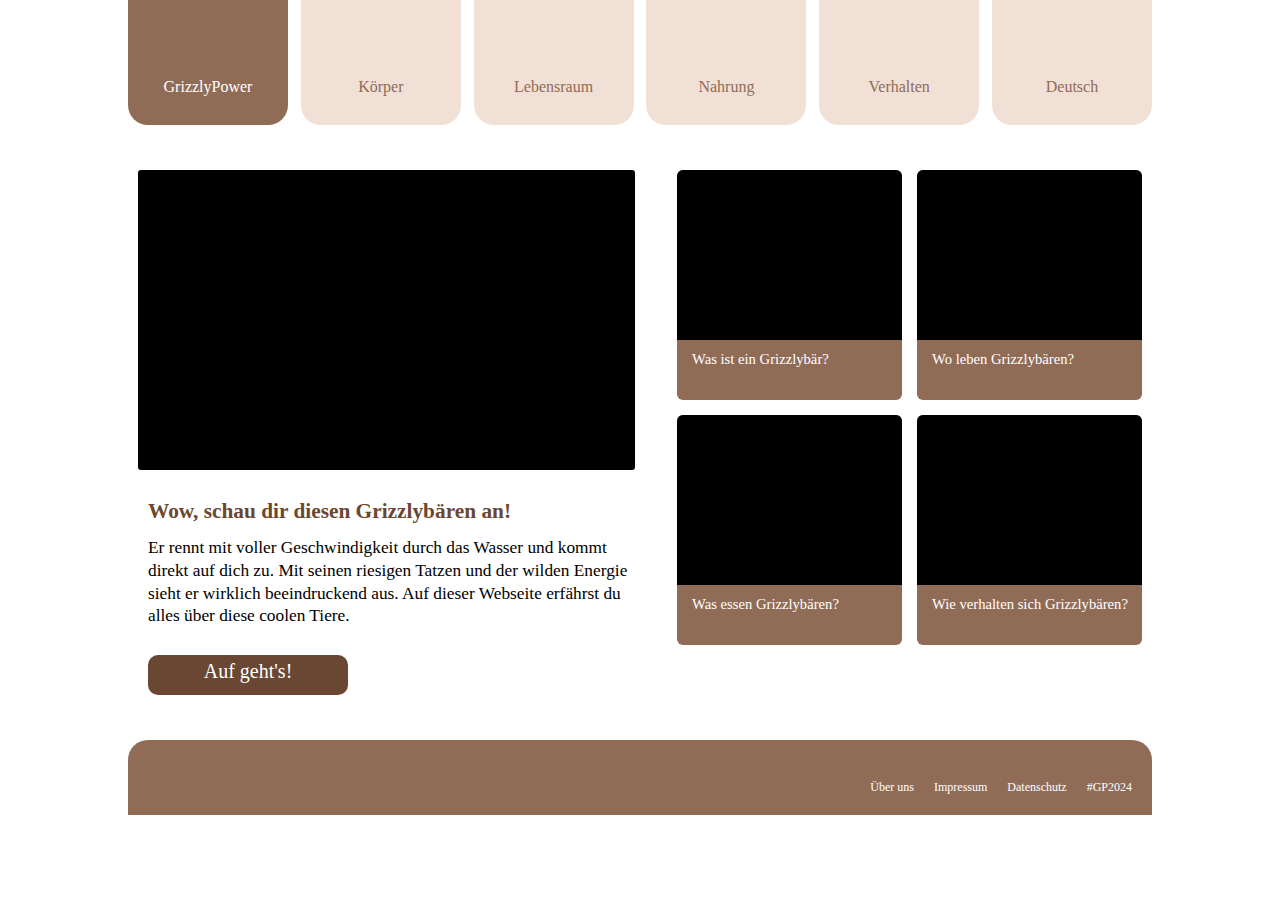
==== index.html @ affee189 "Add files via upload" ====
<!DOCTYPE html>
<html lang="en">
<head>
    <meta charset="UTF-8">
    <meta name="viewport" content="width=device-width, initial-scale=1.0">
    <title>GrizzlyPower</title>
    <link rel="stylesheet" href="css/style.css"> 
    <link rel="stylesheet" href="css/style-tablet.css">
    <link rel="stylesheet" href="css/style-mobile.css">
    <link rel="stylesheet" href="css/landingpage-style.css">

</head>


<body>
    <div id="wrapper">
        <header>
            <a class="nav-link" href="index.html">
                <div class="nav-box-active">
                    <div class="nav-icon-logo"></div>
                    <p class="nav-title-active">GrizzlyPower</p>
                </div>
            </a>
            <a class="nav-link" href="koerper.html">
                <div class="nav-box-passive">
                    <div class="nav-icon-koerper"></div>
                    <p class="nav-title-passive">Körper</p>
                </div>
            </a>
            <a class="nav-link" href="lebensraum.html">
                <div class="nav-box-passive">
                    <div class="nav-icon-lebensraum"></div>
                    <p class="nav-title-passive">Lebensraum</p>
                </div>
            </a>
            <a class="nav-link" href="nahrung.html">
                <div class="nav-box-passive">
                    <div class="nav-icon-nahrung"></div>
                    <p class="nav-title-passive">Nahrung</p>
                </div>
            </a>
            <a class="nav-link" href="verhalten.html">
                <div class="nav-box-passive">
                    <div class="nav-icon-verhalten"></div>
                    <p class="nav-title-passive">Verhalten</p>
                </div>
            </a>
            <a class="nav-link" href="#">
                <div class="nav-box-permanent">
                    <div class="nav-icon-sprache"></div>
                    <p class="nav-title-passive">Deutsch</p>
                </div>
            </a>
        </header>
        <main>
            <h1 class="mobile-nav-title">GrizzlyPower</h1>
            <div class="aufmacher"></div>
            <h1>Wow, schau dir diesen Grizzlybären an!</h1>
            <p class="text-aufmacher">Er rennt mit voller Geschwindigkeit durch das Wasser und kommt direkt auf dich zu. Mit seinen riesigen Tatzen und der wilden Energie sieht er wirklich beeindruckend aus. Auf dieser Webseite erfährst du alles über diese coolen Tiere.</p>
            <a class="button-link" href="koerper.html">
                <div class="button-box">Auf geht's!</div>
            </a>
        </main>
        <aside>
            <a class="tile-link" href="koerper.html">
                <div class="category-tile">
                    <div class="grizzly_gesicht"></div>
                    <p class="category-tile-title">Was ist ein Grizzlybär?</p>
                </div>
            </a>
            <a class="tile-link" href="lebensraum.html">
                <div class="category-tile">
                    <div class="grizzly_laufen"></div>
                    <p class="category-tile-title">Wo leben Grizzlybären?</p>
                </div>
            </a>
            <a class="tile-link" href="nahrung.html">
                <div class="category-tile">
                    <div class="grizzly_essen"></div>
                    <p class="category-tile-title">Was essen Grizzlybären?</p>
                </div>
            </a>
            <a class="tile-link" href="verhalten.html">
                <div class="category-tile">
                    <div class="grizzly_kaempfen"></div>
                    <p class="category-tile-title">Wie verhalten sich Grizzlybären?</p>
                </div>
            </a>
        </aside>
        <footer>

            <div class="icon-mutter">
                <div class="icon-kind"></div>
            </div>
            

            <a class="mobile-sprache" href="#">
                <div class="mobile-icon-sprache"></div>    
            </a>
            
            <ul class="ul-footer">
                <li class="li-footer">
                    <a href="#">Über uns</a>
                </li >
                <li class="li-footer">
                    <a href="#">Impressum</a>
                </li>
                <li class="li-footer">
                    <a href="#">Datenschutz</a>
                </li>
                <li class="li-footer">
                    <a href="#">#GP2024</a>
                </li>
            </ul>
            
            
        </footer>
    </div>
</body>
</html>
---- css/style.css ----
@font-face {
    font-family: Mali-Medium;
    src: url(/grizzlypower/type/Mali-Medium.ttf);

    font-family: Mali-Bold;
    src: url(/grizzlypower/type/Mali-Bold.ttf);
}

*{
    box-sizing: border-box;
    font-family: Mali-Medium;
    line-height: 17pt;
}

body {
    margin: 0;
}

#wrapper {
    width: 1024px;
    min-height: 768px;
    margin: auto;

    display: grid;
    grid-template-columns: 1fr 1fr 1fr 1fr 1fr 1fr 1fr 1fr 1fr 1fr 1fr 1fr;
    grid-template-rows: 0.75fr 3fr 2fr 2fr 0.5fr;

    row-gap: 25px;
    column-gap: 10px;
}


header,
main,
aside,
footer {
    background-color: white;
    
}


header {
    grid-column: span 12;
   
    display: flex;
    justify-content: space-between;
    margin-bottom: 20px;
}

.nav-link {
    text-decoration: none;
}

.nav-box-passive,
.nav-box-active,
.nav-box-permanent {
    width: 160px;
    border-radius: 0px 0px 20px 20px;
    padding-bottom: 10px;
    margin-bottom: 0px;

    text-align: center;
    align-content: start;
}

.nav-box-active{
    background-color: #906C57;
}
.nav-box-passive {
    background-color: #F1E0D6;
}
.nav-box-permanent {
    background-color: #F1E0D6;
}

.nav-icon-logo {
    width: 45px;
    height: 45px;
    margin: auto;
    margin-top: 15px;

    background-size: 135px;
    background-position: center -35px;    
    background-image: url(/grizzlypower/icon_passive/icon_passive_logo.png);
    background-repeat: no-repeat;
}
.nav-icon-koerper {
    width: 45px;
    height: 45px;
    margin: auto;
    margin-top: 15px;

    background-size: 125px;
    background-position: center -30px;    
    background-image: url(/grizzlypower/icon_active/icon_active_koerper.png);
    background-repeat: no-repeat;
}
.nav-icon-lebensraum {
    width: 70px;
    height: 45px;
    margin: auto;
    margin-top: 15px;

    background-size: 100px;
    background-position: center -20px; 
    background-image: url(/grizzlypower/icon_passive/icon_passive_lebensraum.png);
     
}
.nav-icon-nahrung {
    width: 70px;
    height: 45px;
    margin: auto;
    margin-top: 15px;

    background-size: 75px;
    background-position: center -10px;
    background-image: url(/grizzlypower/icon_passive/icon_passive_nahrung.png);
    background-repeat: no-repeat;
}
.nav-icon-verhalten {
    width: 70px;
    height: 45px;    
    margin: auto;
    margin-top: 15px;

    background-size: 75px;
    background-position: center -10px;
    background-image: url(/grizzlypower/icon_passive/icon_passive_verhalten.png);
    background-repeat: no-repeat;
}
.nav-icon-sprache {
    width: 45px;
    height: 45px;
    margin: auto;
    margin-top: 15px;

    background-size: 45px;
    background-position: center 0px;
    background-image: url(/grizzlypower/icon_active/icon_active_german.png);
    background-repeat: no-repeat;
}

.nav-title-active {
    color: white;
    text-decoration: none;

    font-family: Mali-Bold;
    font-size: 12pt;
}
.nav-title-passive {
    color: #906C57;
    text-decoration: none;

    
    font-family: Mali-Bold;
    font-size: 12pt;
}

.nav-link:hover {
    .nav-title-passive{
        color: white;
    }
    .nav-box-passive {
        background-color: #6A4732;
    }
    .nav-box-permanent {
        background-color: #6A4732;
    }
    .nav-icon-logo{
        background-image: url(/grizzlypower/icon_active/icon_active_logo.png);
    }
    .nav-icon-steckbrief{
        background-image: url(/grizzlypower/icon_active/icon_active_koerper.png);
    }
    .nav-icon-lebensraum{
        background-image: url(/grizzlypower/icon_active/icon_active_lebensraum.png);
    }
    .nav-icon-nahrung{
        background-image: url(/grizzlypower/icon_active/icon_active_nahrung.png);
    }
    .nav-icon-verhalten{
        background-image: url(/grizzlypower/icon_active/icon_active_verhalten.png);
    }
}    

div {
    grid-column: span 6;
    border-radius: 3px;
}

main {
    grid-column: span 6;
    margin-left: 10px;
}

.mobile-h1 {
    display: none;
}

.aufmacher-1,
.aufmacher-2,
.aufmacher-3,
.aufmacher-4{
    height: 350px;
    border-radius: 3px;

    background-size: 535px ;
    background-color: black;
    background-repeat: no-repeat;
}
.aufmacher-1{
    background-image: url('/grizzlypower/pic/grizzly_gesicht.jpg');
}
.aufmacher-2{
    background-image: url('/grizzlypower/pic/grizzly_laufen.png');
}
.aufmacher-3{
    background-image: url('/grizzlypower/pic/grizzly_essen.jpg');
    background-size: 650px;
}
.aufmacher-4{
    background-image: url('/grizzlypower/pic/grizzly_kaempfen.jpg');
}


aside {
    grid-column: span 6;
   
    padding-left: 30px;
    margin-right: 10px;
}

h1 {
    font-family: Mali-Bold;
    color: #6A4732;
    font-size: 16pt;
    margin-top: 5px;
    margin-left: 10px;
}

.text-aufmacher {
    font-size: 13pt;
    padding-right: 50px;
    margin-left: 10px;
}

h2 {
    font-family: Mali-Bold;
    font-size: 13pt;  
    margin: 0px 0px 20px 30px;
    font-weight: 600; 
}

.text {
    font-size: 12pt;
    padding: 0px 20px 0px 30px;
}



ul {
    padding: 0px 0px 0px 30px;
    list-style-type: none;
}

.bild-1-1,
.bild-1-2,
.bild-2-1,
.bild-2-2,
.bild-3-1,
.bild-3-2,
.bild-4-1,
.bild-4-2 {
    height: 230px;
    max-width: 390px;
    margin: 0px 30px 20px 35px;
    align-content: start;
}


.bild-1-1 {
    background-color: black;
    background-size: 440px;
    background-position: center;
    background-image: url(/grizzlypower/pic/koerper_bild1-1.webp);
    background-repeat: no-repeat;
}
.bild-1-2 {
    background-color: black;
    background-size: 400px;
    background-position: 0px;
    background-image: url(/grizzlypower/pic/koerper_bild1-2.jpg);
    background-repeat: no-repeat;
}
.bild-2-1 {
    background-color: white;
    background-size: 320px;
    background-position: center;
    background-image: url(/grizzlypower/pic/lebensraum_bild2-1.jpg);
    background-repeat: no-repeat;
}
.bild-2-2 {
    background-color: black;
    background-size: 445px;
    background-position: 0px;
    background-image: url(/grizzlypower/pic/lebensraum_bild2-2.jpg);
    background-repeat: no-repeat;
}
.bild-3-1 {
    background-color: black;
    background-size: 400px;
    background-position: 0px;
    background-image: url(/grizzlypower/pic/nahrung_bild3-1.jpeg);
    background-repeat: no-repeat;
}
.bild-3-2 {
    background-color: black;
    background-size: 440px;
    background-position: 0px;
    background-image: url(/grizzlypower/pic/nahrung_bild3-2.jpg);
    background-repeat: no-repeat;
}
.bild-4-1 {
    background-color: black;
    background-size: 400px;
    background-position: 0px;
    background-image: url(/grizzlypower/pic/verhalten_bild4-1.jpg);
    background-repeat: no-repeat;
}
.bild-4-2 {
    background-color: black;
    background-size: 440px;
    background-position: 0px;
    background-image: url(/grizzlypower/pic/verhalten_bild4-2.jpg);
    background-repeat: no-repeat;
}


footer {
    background-color: #906C57;
    grid-column: span 12;
    border-radius: 20px 20px 0px 0px;
}

.icon-mutter{
    width: 60px;
    height: 40px;

    background-size: 60px;
    background-position: 0px 0px;
    background-image: url(/grizzlypower/icon_active/icon_active_verhalten.png);
    background-repeat: no-repeat;

    margin: 15px 0px 0px 20px;
    float: left;
}

.icon-kind{
    width: 30px;
    height: 20px;
    
    background-size: 30px;
    background-position: 0px 0px;
    background-image: url(/grizzlypower/icon_active/icon_active_verhalten.png);
    background-repeat: no-repeat;
    
    margin: 20px 0px 0px 50px;
    float: left;
}


.ul-footer {
    list-style-type: none;
    float: right;
    display: flex;

    gap: 20px;
    margin-right: 20px;
    margin-top: 35px;
}

.li-footer a {
    color:white;
    font-size: 9pt;
    text-decoration: none;
    list-style-type: none;
}

.li-footer a:hover {
    color:white;
    text-underline-offset: 5px;
    text-decoration-thickness: 2px;
    text-decoration-line: underline;
    text-decoration-style: solid;
}

.mobile-link {
    display: none;
}
---- css/style-tablet.css ----
@media screen and (max-width: 1080px) {

    #wrapper {
        width: 768px;
        height: 1024px;
        
        grid-template-rows: 0.5fr 2.5fr 2.5fr 0.5fr;
        row-gap: 30px;    
    }

    header {
        grid-column: span 12;

        display: flex;
        justify-content: space-between;
    
        gap: 0px;
    }

    .nav-box-passive,
    .nav-box-active,
    .nav-box-permanent {
        width: 120px;
        border-radius: 0px 0px 25px 25px;  
    }

    main {
        grid-column: span 6;
        margin-bottom: 50px;
    }

    .mobile-h1 {
        display: none;
    }

    .aufmacher-1,
    .aufmacher-2,
    .aufmacher-3,
    .aufmacher-4 {
        height: 340px;
        width: auto;
        
        border-radius: 6px;

        background-size: 510px ;
        background-position: -50px 0px;
    }

    .aufmacher-2 {
        background-position: -100px;
    }
    .aufmacher-3 {
        background-size: 620px;
        background-position: -30px;
    }


    aside {
        grid-column: span 6;
        padding-left: 20px;
        align-content: flex-start;
    }


    h1 {
        font-size: 21pt;
    }

    .text-aufmacher {
        padding-right: 30px;
    }
   
    h2 {
        font-size: 14pt;

    }

    .text {
        font-size: 12pt;
        padding: 0px 0px 0px 30px;
    }

    li a {
        font-size: 11pt;
    }


    .bild-1-1,
    .bild-1-2,
    .bild-2-1,
    .bild-2-2,
    .bild-3-1,
    .bild-3-2,
    .bild-4-1,
    .bild-4-2 {
        grid-column: span 6;
        margin: 0px 30px 0px 30px;
        align-content: start;
    }


}
---- css/style-mobile.css ----
@media screen and (max-width: 840px) {
    
    #wrapper {
        width: 320px;
        min-height: 480px;
        
        grid-template-columns: 1fr 1fr 1fr 1fr 1fr;
        grid-template-rows: 0.5fr 5fr 10fr 0.25fr;

        row-gap: 30px;
        column-gap: 0px;
        justify-content: center;
    }


    header {
        grid-column: span 5;
    }

    .nav-box-passive,
    .nav-box-active{
        width: 64px;
        padding-bottom: 20px;
    }

    .nav-icon-logo,
    .nav-icon-steckbrief,
    .nav-icon-nahrung,
    .nav-icon-lebensraum,
    .nav-icon-verhalten {
        scale: 80%;
    }


    .nav-box-permanent {
        display: none;
    }
    
    .nav-title-passive,
    .nav-title-active {
        display: none;
    }

  
    main {
        grid-column: span 5;
        grid-row: span 1;
        margin: 0;
    }

    .aufmacher-1,
    .aufmacher-2,
    .aufmacher-3,
    .aufmacher-4{
        height: 240px;
        background-size: 430px;
        background-position: -35px;
        margin: 0px;
    }



    .mobile-h1 {
        display: block;
        font-size: 16pt;
        color: #906C57;

        margin: 0;
        margin-bottom: 20px;
        text-align: center;
    }
    

    .button-box {
        margin-top: 30px;
        margin-left: auto;
        margin-right: auto;
    }

    aside {
        grid-column: span 5;
        grid-row: span 1;
        margin: 0px;
        padding: 0px;
    }

    h1 {
        width: auto;
        font-size: 18pt;
        margin: 0px 0px 15px 10px;
    }

    h2 {
        margin: 40px 20px 10px 10px;
    }

    .text-aufmacher {
        margin: 0px 0px 0px 0px;
        padding: 0px 5px 0px 10px;
    }

    .text {
        font-size: 14pt;
        padding: 0px 20px 0px 10px;
        margin-bottom: 0px;
    }

    ul {
        padding: 0px 20px 0px 30px;
    }


    .bild-1-1,
    .bild-1-2,
    .bild-2-1,
    .bild-2-2,
    .bild-3-1,
    .bild-3-2,
    .bild-4-1,
    .bild-4-2 {
        width: 320px;
        margin: 0px 0px 0px 0px;
        align-content: center;

    }



    footer{
        grid-column: span 5;

        display: flex;
        flex-wrap: wrap;
        align-items: end;

        gap: 20px;
        padding: 15px 5px 10px 5px;
        margin-top: 50px;
    }

    .icon-mutter {
        margin: 0px 0px 0px 10px;
    }

    .ul-footer {
        width: 100px;
        flex-wrap: wrap;
        flex-direction: column;
        gap: 5px;
        
        margin: 0px 0px 0px 10px;
        padding: 0px;
        float: none;
    }

   

    .mobile-sprache {
        text-decoration: none;
        width: 50px;
        height: 50px;
        margin: 0px 0px 0px 20px;
    }
   
    .mobile-icon-sprache {
        width: 50px;
        height: 50px;
    
        background-image: url(/grizzlypower/icon_active/icon_active_german.png);
        background-size: 50px;
        background-position: center;
        background-repeat: no-repeat;
    }





}
---- css/landingpage-style.css ----
#wrapper {
    grid-template-rows: 0.75fr 3fr 0.5fr;
}


.nav-icon-logo {  
    background-image: url(/grizzlypower/icon_active/icon_active_logo.png);
}
.nav-icon-koerper { 
    background-image: url(/grizzlypower/icon_passive/icon_passive_koerper.png);
}

.nav-link:hover {
    .nav-icon-koerper{
        background-image: url(/grizzlypower/icon_active/icon_active_koerper.png);
    }
}    

.mobile-nav-title {
    display: none;
}

.aufmacher {
    width: auto;
    height: 300px;
    border-radius: 3px;

    background-color: black;
    background-size: 535px ;
    background-image: url('/grizzlypower/pic/grizzly_platschen.png');
    background-repeat: no-repeat; 
}

h1 {
    margin: 30px 0px 0px 10px;    
}

.text-aufmacher {
    padding: 10px 0px 10px 0px;
    margin-top: 5px;
}

.button-link {
    text-decoration: none;
}

.button-box {
    background-color: #6A4732;
    width: 200px;
    height: 40px;
    border-radius: 10px;

    text-align: center;
    margin-left: 10px;
   
    color: white;
    font-size: 15pt;
    padding-top: 5px; 
}

.button-link:hover{
    .button-box{
        background-color: white;
        color: #6A4732;

        border-color: #6A4732;
        border-style: solid;
        border-width: 1px;
    }
}


aside {
    grid-row: span 1;
    
    display: flex;
    flex-wrap: wrap;
   
    align-content: flex-start;
    justify-content: right;
   
    gap: 15px;
}

.category-tile {
    background-color: #906C57;
    width: 225px;
    height: 230px;
    border-radius: 6px;

}
.category-tile-title {
    color: white;
    font-size: 11pt;
    font-weight: 500;
    line-height: 14pt;

    padding-left: 15px;
    margin-top: 10px;
}

.grizzly_gesicht {
    height: 170px;
    border-radius: 6px 6px 0px 0px;


    background-color: black;
    background-image: url(/grizzlypower/pic/grizzly_gesicht.jpg);
    background-size: 300px;
    background-position: -20px;
    background-repeat: no-repeat;
}
.grizzly_laufen {
    height: 170px;
    border-radius: 6px 6px 0px 0px;


    background-color: black;
    background-image: url(/grizzlypower/pic/grizzly_laufen.png);
    background-size: 350px;
    background-position: -80px -20px;
    background-repeat: no-repeat;
}
.grizzly_essen {
    height: 170px;
    border-radius: 6px 6px 0px 0px;


    background-color: black;
    background-image: url(/grizzlypower/pic/grizzly_essen.jpg);
    background-size: 350px;
    background-position: -10px 0px;
    background-repeat: no-repeat;
}
.grizzly_kaempfen {
    height: 170px;
    border-radius: 6px 6px 0px 0px;

    background-color: black;
    background-image: url(/grizzlypower/pic/grizzly_kaempfen.jpg);
    background-size: 270px;
    background-position: -20px 0px;
    background-repeat: no-repeat;
}

.tile-link {
    text-decoration: none;
}
.tile-link:hover {
    .category-tile {
        background-color: #6A4732;
    }
}


footer {
    margin-top: 20px;
}


@media screen and (max-width: 1080px) {
    main {
        grid-column: span 8;
    }
    .aufmacher {
        height: 470px;
        border-radius: 6px;
        
        background-size: 840px ;
        background-position: -250px 0px;
    }

    h1 {
        font-size: 16pt;
    }

    .text-aufmacher {
        font-size: 14pt;
    }

    .button-box {
        width: 210px;
        height: 50px;
        border-radius: 15px;

        font-size: 16pt;
        padding-top: 10px;
    }

    aside {
        grid-column: span 4;
        margin-right: 10px;
        
        flex-wrap: nowrap;
        flex-direction: column;
        align-items: end;
       
        gap: 5px;
    }


    .category-tile {
        width: 180px;
        height: 185px;
        margin-top: 5px;
    }

    .category-tile-title {
        font-size: 12pt;
        line-height: 15pt;
        margin: 5px 0px 0px 0px;
        
    }

    .grizzly_gesicht {
        width: 180px;
        height: 130px;

        background-size: 200px;
        background-position: 0px;
    }
    .grizzly_laufen {
        width: 180px;
        height: 130px;

        background-size: 250px;
        background-position: -50px -20px;
    }
    .grizzly_essen {
        width: 180px;
        height: 130px;

        background-size: 300px;
        background-position: 0px -10px;
    }
    .grizzly_kaempfen {
        width: 180px;
        height: 130px;

        background-size: 200px;
        background-position: -10px 0px;
    }

    .li-footer a {
        font-size: 10pt;
    }

    .mobile-link {
        display: none;
    }
}


@media screen and (max-width: 840px) {

    #wrapper {
        grid-template-rows: 0.5fr 10fr 10fr 1fr;
        column-gap: 0px;
    }   

    .aufmacher{
        height: 240px;
       
        background-size: 430px;
        background-position: -110px 0px;
    }

    .mobile-nav-title {
        
        display: block;
        color: #6A4732;
        font-size: 18pt;

        margin: 0;
        margin-bottom: 20px;
        text-align: center;
    }

    h1 {
        font-size: 16pt;
    }

    .text-aufmacher {
       font-size: 14pt;
       padding-left: 10px;
    }

    .button-box {
        margin-top: 10px;
        margin-left: auto;
        margin-right: auto;
    }

    aside {
        grid-column: span 5;
        grid-row: span 1;
        margin: 0px;
    
        align-items: center;
   
        gap: 10px;
    }

    .category-tile {
        width: 300px;
        height: 300px;
    }
    .category-tile-title {
        font-size: 15pt;
        line-height: 20pt;
        float: left;
        margin: 10px 5px 0px 5px;

    }

    .grizzly_gesicht,
    .grizzly_essen,
    .grizzly_kaempfen,
    .grizzly_laufen {
        width: 300px;
        height: 220px;
        border-radius: 10px 10px 0px 0px;
    }

    .grizzly_gesicht{
        background-size: 320px;
        background-position: 0px;
    }
    .grizzly_laufen{
        background-size: 430px;
        background-position: -100px;
    }
    .grizzly_essen{
        background-size: 470px;
        background-position: 0px;
    }

    .grizzly_kaempfen{
        background-size: 330px;
        background-position: -20px;
    }


    footer{
        grid-column: span 5;

        display: flex;
        flex-wrap: wrap;
        align-items: end;

        gap: 20px;
        padding: 15px 5px 10px 5px;
    }

    .icon-mutter {
        margin: 0px 0px 0px 10px;
    }

    .ul-footer {
        width: 100px;
        flex-wrap: wrap;
        flex-direction: column;
        gap: 5px;
        
        margin: 0px 0px 0px 10px;
        padding: 0px;
        float: none;
    }

    .mobile-sprache {
        text-decoration: none;
        width: 50px;
        height: 50px;
        margin: 0px 0px 0px 20px;
    }
   
    .mobile-icon-sprache {
        width: 50px;
        height: 50px;
    
        background-image: url(/grizzlypower/icon_active/icon_active_german.png);
        background-size: 50px;
        background-position: center;
        background-repeat: no-repeat;
    }

}
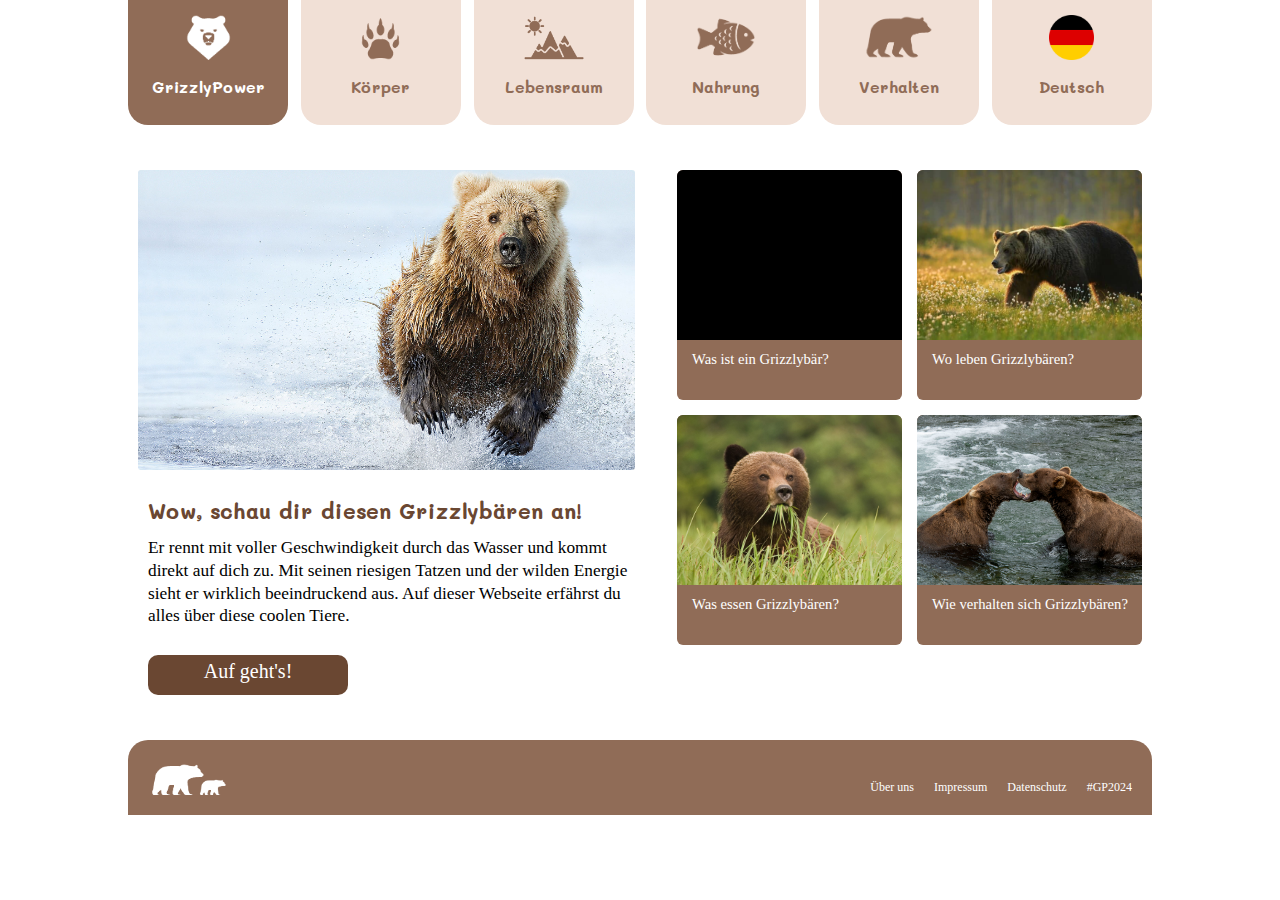
==== commit 3070ed54: "Update index.html" ====
--- a/index.html
+++ b/index.html
@@ -1,5 +1,5 @@
 <!DOCTYPE html>
-<html lang="en">
+<html lang="de">
 <head>
     <meta charset="UTF-8">
     <meta name="viewport" content="width=device-width, initial-scale=1.0">
@@ -117,4 +117,4 @@
         </footer>
     </div>
 </body>
-</html>+</html>
--- a/css/style.css
+++ b/css/style.css
@@ -1,9 +1,9 @@
 @font-face {
     font-family: Mali-Medium;
-    src: url(/grizzlypower/type/Mali-Medium.ttf);
-
-    font-family: Mali-Bold;
-    src: url(/grizzlypower/type/Mali-Bold.ttf);
+    src: url(/type/Mali-Medium.ttf);
+
+    font-family: Mali-Bold;
+    src: url(/type/Mali-Bold.ttf);
 }
 
 *{
@@ -81,7 +81,7 @@
 
     background-size: 135px;
     background-position: center -35px;    
-    background-image: url(/grizzlypower/icon_passive/icon_passive_logo.png);
+    background-image: url(/icon_passive/icon_passive_logo.png);
     background-repeat: no-repeat;
 }
 .nav-icon-koerper {
@@ -92,7 +92,7 @@
 
     background-size: 125px;
     background-position: center -30px;    
-    background-image: url(/grizzlypower/icon_active/icon_active_koerper.png);
+    background-image: url(/icon_active/icon_active_koerper.png);
     background-repeat: no-repeat;
 }
 .nav-icon-lebensraum {
@@ -103,7 +103,7 @@
 
     background-size: 100px;
     background-position: center -20px; 
-    background-image: url(/grizzlypower/icon_passive/icon_passive_lebensraum.png);
+    background-image: url(/icon_passive/icon_passive_lebensraum.png);
      
 }
 .nav-icon-nahrung {
@@ -114,7 +114,7 @@
 
     background-size: 75px;
     background-position: center -10px;
-    background-image: url(/grizzlypower/icon_passive/icon_passive_nahrung.png);
+    background-image: url(/icon_passive/icon_passive_nahrung.png);
     background-repeat: no-repeat;
 }
 .nav-icon-verhalten {
@@ -125,7 +125,7 @@
 
     background-size: 75px;
     background-position: center -10px;
-    background-image: url(/grizzlypower/icon_passive/icon_passive_verhalten.png);
+    background-image: url(/icon_passive/icon_passive_verhalten.png);
     background-repeat: no-repeat;
 }
 .nav-icon-sprache {
@@ -136,7 +136,7 @@
 
     background-size: 45px;
     background-position: center 0px;
-    background-image: url(/grizzlypower/icon_active/icon_active_german.png);
+    background-image: url(/icon_active/icon_active_german.png);
     background-repeat: no-repeat;
 }
 
@@ -167,19 +167,19 @@
         background-color: #6A4732;
     }
     .nav-icon-logo{
-        background-image: url(/grizzlypower/icon_active/icon_active_logo.png);
+        background-image: url(/icon_active/icon_active_logo.png);
     }
     .nav-icon-steckbrief{
-        background-image: url(/grizzlypower/icon_active/icon_active_koerper.png);
+        background-image: url(/icon_active/icon_active_koerper.png);
     }
     .nav-icon-lebensraum{
-        background-image: url(/grizzlypower/icon_active/icon_active_lebensraum.png);
+        background-image: url(/icon_active/icon_active_lebensraum.png);
     }
     .nav-icon-nahrung{
-        background-image: url(/grizzlypower/icon_active/icon_active_nahrung.png);
+        background-image: url(/icon_active/icon_active_nahrung.png);
     }
     .nav-icon-verhalten{
-        background-image: url(/grizzlypower/icon_active/icon_active_verhalten.png);
+        background-image: url(/icon_active/icon_active_verhalten.png);
     }
 }    
 
@@ -209,17 +209,17 @@
     background-repeat: no-repeat;
 }
 .aufmacher-1{
-    background-image: url('/grizzlypower/pic/grizzly_gesicht.jpg');
+    background-image: url('/pic/grizzly_gesicht.jpg');
 }
 .aufmacher-2{
-    background-image: url('/grizzlypower/pic/grizzly_laufen.png');
+    background-image: url('/pic/grizzly_laufen.png');
 }
 .aufmacher-3{
-    background-image: url('/grizzlypower/pic/grizzly_essen.jpg');
+    background-image: url('/pic/grizzly_essen.jpg');
     background-size: 650px;
 }
 .aufmacher-4{
-    background-image: url('/grizzlypower/pic/grizzly_kaempfen.jpg');
+    background-image: url('/pic/grizzly_kaempfen.jpg');
 }
 
 
@@ -282,56 +282,56 @@
     background-color: black;
     background-size: 440px;
     background-position: center;
-    background-image: url(/grizzlypower/pic/koerper_bild1-1.webp);
+    background-image: url(/pic/koerper_bild1-1.webp);
     background-repeat: no-repeat;
 }
 .bild-1-2 {
     background-color: black;
     background-size: 400px;
     background-position: 0px;
-    background-image: url(/grizzlypower/pic/koerper_bild1-2.jpg);
+    background-image: url(/pic/koerper_bild1-2.jpg);
     background-repeat: no-repeat;
 }
 .bild-2-1 {
     background-color: white;
     background-size: 320px;
     background-position: center;
-    background-image: url(/grizzlypower/pic/lebensraum_bild2-1.jpg);
+    background-image: url(/pic/lebensraum_bild2-1.jpg);
     background-repeat: no-repeat;
 }
 .bild-2-2 {
     background-color: black;
     background-size: 445px;
     background-position: 0px;
-    background-image: url(/grizzlypower/pic/lebensraum_bild2-2.jpg);
+    background-image: url(/pic/lebensraum_bild2-2.jpg);
     background-repeat: no-repeat;
 }
 .bild-3-1 {
     background-color: black;
     background-size: 400px;
     background-position: 0px;
-    background-image: url(/grizzlypower/pic/nahrung_bild3-1.jpeg);
+    background-image: url(/pic/nahrung_bild3-1.jpeg);
     background-repeat: no-repeat;
 }
 .bild-3-2 {
     background-color: black;
     background-size: 440px;
     background-position: 0px;
-    background-image: url(/grizzlypower/pic/nahrung_bild3-2.jpg);
+    background-image: url(/pic/nahrung_bild3-2.jpg);
     background-repeat: no-repeat;
 }
 .bild-4-1 {
     background-color: black;
     background-size: 400px;
     background-position: 0px;
-    background-image: url(/grizzlypower/pic/verhalten_bild4-1.jpg);
+    background-image: url(/pic/verhalten_bild4-1.jpg);
     background-repeat: no-repeat;
 }
 .bild-4-2 {
     background-color: black;
     background-size: 440px;
     background-position: 0px;
-    background-image: url(/grizzlypower/pic/verhalten_bild4-2.jpg);
+    background-image: url(/pic/verhalten_bild4-2.jpg);
     background-repeat: no-repeat;
 }
 
@@ -348,7 +348,7 @@
 
     background-size: 60px;
     background-position: 0px 0px;
-    background-image: url(/grizzlypower/icon_active/icon_active_verhalten.png);
+    background-image: url(/icon_active/icon_active_verhalten.png);
     background-repeat: no-repeat;
 
     margin: 15px 0px 0px 20px;
@@ -361,7 +361,7 @@
     
     background-size: 30px;
     background-position: 0px 0px;
-    background-image: url(/grizzlypower/icon_active/icon_active_verhalten.png);
+    background-image: url(/icon_active/icon_active_verhalten.png);
     background-repeat: no-repeat;
     
     margin: 20px 0px 0px 50px;
--- a/css/style-mobile.css
+++ b/css/style-mobile.css
@@ -167,7 +167,7 @@
         width: 50px;
         height: 50px;
     
-        background-image: url(/grizzlypower/icon_active/icon_active_german.png);
+        background-image: url(/icon_active/icon_active_german.png);
         background-size: 50px;
         background-position: center;
         background-repeat: no-repeat;
@@ -177,4 +177,4 @@
 
 
 
-}+}
--- a/css/landingpage-style.css
+++ b/css/landingpage-style.css
@@ -4,15 +4,15 @@
 
 
 .nav-icon-logo {  
-    background-image: url(/grizzlypower/icon_active/icon_active_logo.png);
+    background-image: url(/icon_active/icon_active_logo.png);
 }
 .nav-icon-koerper { 
-    background-image: url(/grizzlypower/icon_passive/icon_passive_koerper.png);
+    background-image: url(/icon_passive/icon_passive_koerper.png);
 }
 
 .nav-link:hover {
     .nav-icon-koerper{
-        background-image: url(/grizzlypower/icon_active/icon_active_koerper.png);
+        background-image: url(/icon_active/icon_active_koerper.png);
     }
 }    
 
@@ -27,7 +27,7 @@
 
     background-color: black;
     background-size: 535px ;
-    background-image: url('/grizzlypower/pic/grizzly_platschen.png');
+    background-image: url('/pic/grizzly_platschen.png');
     background-repeat: no-repeat; 
 }
 
@@ -105,7 +105,7 @@
 
 
     background-color: black;
-    background-image: url(/grizzlypower/pic/grizzly_gesicht.jpg);
+    background-image: url(/pic/grizzly_gesicht.jpg);
     background-size: 300px;
     background-position: -20px;
     background-repeat: no-repeat;
@@ -116,7 +116,7 @@
 
 
     background-color: black;
-    background-image: url(/grizzlypower/pic/grizzly_laufen.png);
+    background-image: url(/pic/grizzly_laufen.png);
     background-size: 350px;
     background-position: -80px -20px;
     background-repeat: no-repeat;
@@ -127,7 +127,7 @@
 
 
     background-color: black;
-    background-image: url(/grizzlypower/pic/grizzly_essen.jpg);
+    background-image: url(/pic/grizzly_essen.jpg);
     background-size: 350px;
     background-position: -10px 0px;
     background-repeat: no-repeat;
@@ -137,7 +137,7 @@
     border-radius: 6px 6px 0px 0px;
 
     background-color: black;
-    background-image: url(/grizzlypower/pic/grizzly_kaempfen.jpg);
+    background-image: url(/pic/grizzly_kaempfen.jpg);
     background-size: 270px;
     background-position: -20px 0px;
     background-repeat: no-repeat;
@@ -378,7 +378,7 @@
         width: 50px;
         height: 50px;
     
-        background-image: url(/grizzlypower/icon_active/icon_active_german.png);
+        background-image: url(/icon_active/icon_active_german.png);
         background-size: 50px;
         background-position: center;
         background-repeat: no-repeat;
